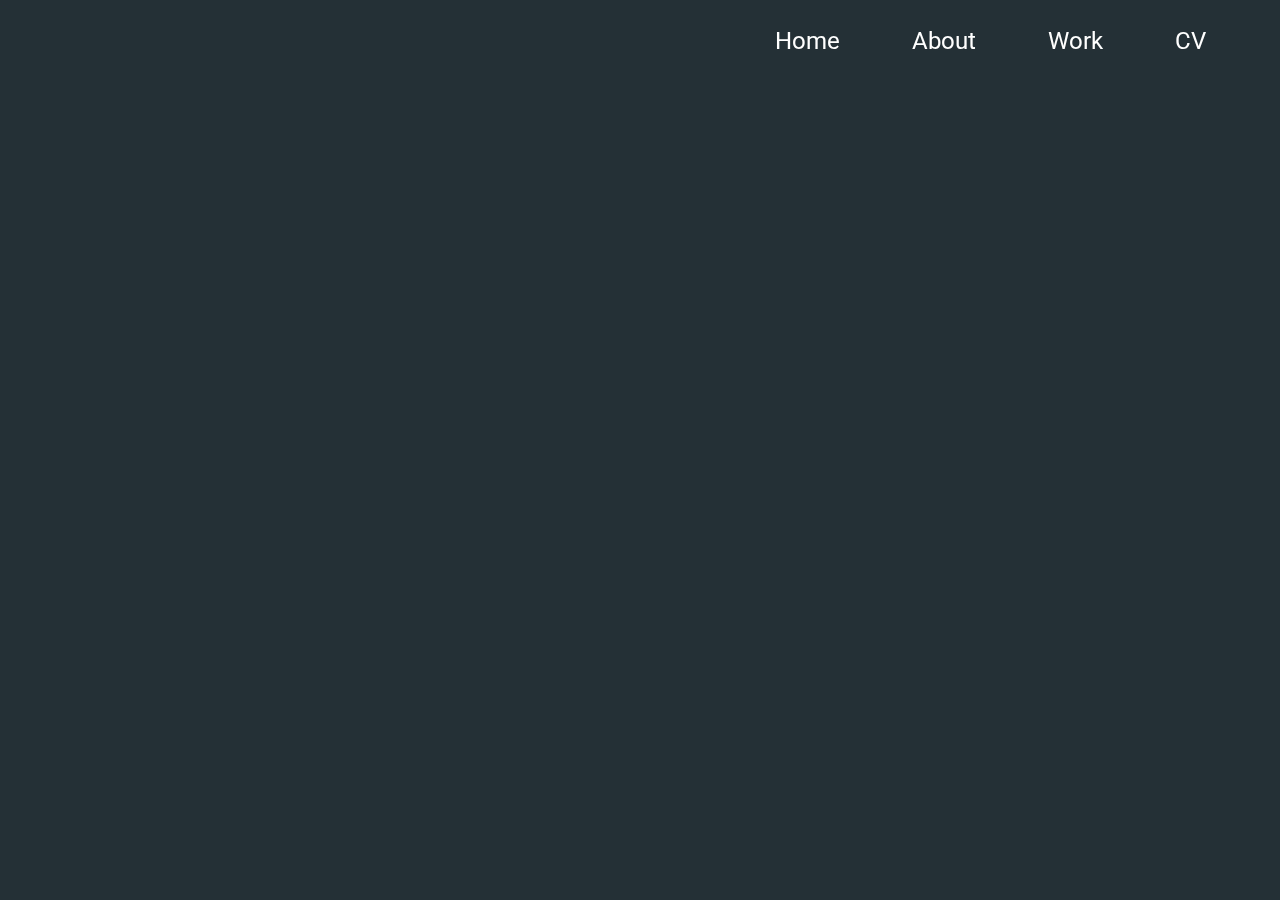
==== about.html @ ca788036 "Work page and updates" ====
<!DOCTYPE html>
<html lang="en">
    
<head>
    <meta charset="utf-8"/>
    <title>Welcome to the Salt Zone</title>
    <link href="css/home.css" rel="stylesheet" type="text/css"/>
	<link href="https://fonts.googleapis.com/css?family=Kanit:800|Roboto" rel="stylesheet">
	<link href="https://fonts.googleapis.com/css?family=Open+Sans" rel="stylesheet">
	<link rel="icon" href="css/images/r1.png">
	<link rel="stylesheet" href="https://cdnjs.cloudflare.com/ajax/libs/font-awesome/4.7.0/css/font-awesome.min.css">
</head>
	
	<script>
		
	var prevScrollpos = window.pageYOffset;
window.onscroll = function() {
  var currentScrollPos = window.pageYOffset;
  if (prevScrollpos > currentScrollPos) {
    document.getElementById("nav").style.top = "0";
  } else {
    document.getElementById("nav").style.top = "-1000px";
  }
  prevScrollpos = currentScrollPos;
}

	</script>
	
	<div class="nav" id="nav">
			<a href="cv.html">CV</a>
			<a href="work.html">Work</a>
			<a href="about.html">About</a>
			<a href="index.html">Home</a>
	</div>
---- css/home.css ----
* {
	margin: 0;
	padding: 0;
	font-family: Roboto;
	overflow-x: hidden;
	-webkit-touch-callout: none;
	-webkit-user-select: none;
	-khtml-user-select: none;
	-moz-user-select: none;
	-ms-user-select: none; 
	user-select: none;
	text-decoration: none;
}

h1 {
	font-size: 6.854em;
}

h2 {
	font-size: 4.236em;
}

p {
	font-family: Open Sans;
	font-size: 2.618em;
}

body {
	background-color: #243036;
	color: white;
}



/*---------------NAVIGATION---------------*/

.nav {
	overflow: hidden;
	top: 0;
	position: fixed;
	width: 100vw;
	z-index: 100;
	margin-top: 1%;
}

.nav a {
	text-decoration: none;
	color: white;
	float: right;
	text-align: center;
    padding: 14px 36px;
	font-size: 1.5em;
	font-family: Roboto;
	transition: transform .25s ease;
}

.nav a:hover {
	transform: scale(1.1);
}

.nav a:first-child {
	margin-right: 3%;
}

/*---------------INTRO---------------*/

.intro {
	width: 100vw;
	height: 100vh;
}

h1 a {
	color: #4fcd36;
}

.gridtop {
	display: grid;
	grid-template-columns: repeat(2, 1fr);
	grid-gap: 1%;
}

.a {
	margin-top: 8%;
}

.pad * {
	padding: 20px;
}

.flex {
	display: flex; 
	flex-direction: column;
	flex-wrap: nowrap;
	justify-content: center;
}

.intro-me {
	width: 30vw;
	}

.intro-me:focus {

}

.b {
	margin-left: 3%;
}


/*---------------SPACE---------------*/

.space {
	height: 110vh;
	width: 100vw;
	background-image: url(images/bg-1.png);
	background-position: center;
	background-repeat: no-repeat;
	background-size: cover;
	overflow: hidden;
	text-align: center;
}

.bg-text {
	color: white;
	width: 100%;
	height:  100%;
	margin: auto;
}

.bg-text:first-child{
	margin-top: 10%;
}

.top {
	margin-bottom: -70px;
	font-size: 10em;
}

.bottom {
	margin-top: -70px;
	font-size: 10em;
	z-index: 2;
}

.astronaut {
	z-index: 1;
}

img.vert-move {
	-webkit-animation: mover 2s infinite alternate;
	animation: mover 2s infinite alternate;
}

@webkit-keyframes mover {
	0% { transform: translateY(0); }
	100% { transform: translateY(-10px); }
}

@keyframes mover {
    0% { transform: translateY(0); }
    100% { transform: translateY(-10px); }
}

/*---------------WHAT I DO---------------*/

.whatido {
	height: 100vh;
	width: 100vw;
}

.header {
	text-align: center;
	margin-top: 5%;
	margin-bottom: 5%;
}

.gridtop.center p {
	padding-left: 7%;
	padding-right: 7%;
}

/*---------------FOOTER---------------*/

footer {
	height: 6vh;
	width: 100vw;
	background-color: #243036;
	color: white;
	margin-bottom: 1%;
	text-align: center;
	overflow: hidden;
}

.fa {
	padding: 20px;
	font-size: 30px;
	height: auto;
	width: auto;
	text-align: center;
	text-decoration: none;
	border-radius: 50%;
	margin-bottom: 1%;
}

.fa-instagram{
	background: #125688;
  	color: white;
}

.fa-dribbble {
	background: #ea4c89;
  	color: white;
}

.fa-tumblr {
	background: #2c4762;
  	color: white;
}

/*---------------MISC---------------*/

.center {
	text-align: center;
}

.button {
	border: none;
	text-align: center;
	text-decoration: none;
	cursor: pointer;
	background-color: #db4b7b;
	color: white;
	font-size: 1.618em;
	border-radius: 50px 50px 50px 50px;
	width: 19em;
	margin: auto;
}

.small {
	height: 400px;
}

.small:hover {
	transform: scale(1.1);
}

.astronaut {
	height: 244px;
	width: 187px;;
}

.hvr-grow-rotate {
  display: inline-block;
  vertical-align: middle;
  -webkit-transform: perspective(1px) translateZ(0);
  transform: perspective(1px) translateZ(0);
  box-shadow: 0 0 1px rgba(0, 0, 0, 0);
  -webkit-transition-duration: 0.3s;
  transition-duration: 0.3s;
  -webkit-transition-property: transform;
  transition-property: transform;
}
.hvr-grow-rotate:focus, .hvr-grow-rotate:active {
  -webkit-transform: scale(0.5) rotate(8deg);
  transform: scale(0.5) rotate(8deg);
}

.sticker {
	height: 100px;
	margin: 0;
	padding: 0;
	position: relative;
	display: inline;
}

.s-left {
	margin-left: -10px;
}
/*---------------SCROLLBAR---------------*/

::-webkit-scrollbar {
	display: none;
}
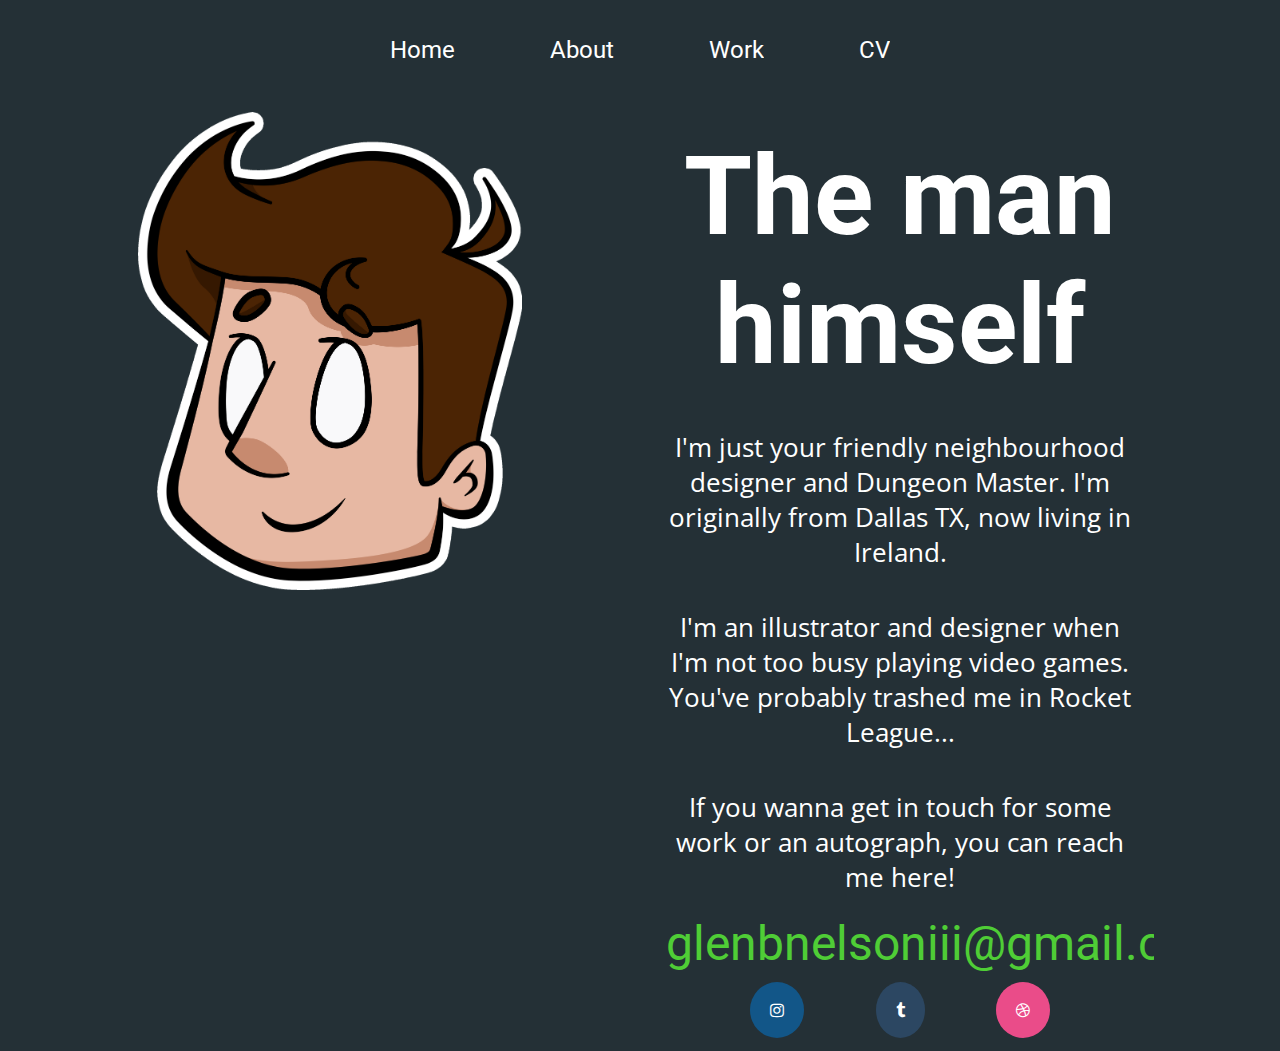
==== commit d7410c10: "More pages" ====
--- a/about.html
+++ b/about.html
@@ -5,6 +5,7 @@
     <meta charset="utf-8"/>
     <title>Welcome to the Salt Zone</title>
     <link href="css/home.css" rel="stylesheet" type="text/css"/>
+    <link href="css/about.css" rel="stylesheet" type="text/css"/>
 	<link href="https://fonts.googleapis.com/css?family=Kanit:800|Roboto" rel="stylesheet">
 	<link href="https://fonts.googleapis.com/css?family=Open+Sans" rel="stylesheet">
 	<link rel="icon" href="css/images/r1.png">
@@ -12,23 +13,49 @@
 </head>
 	
 	<script>
-		
-	var prevScrollpos = window.pageYOffset;
-window.onscroll = function() {
-  var currentScrollPos = window.pageYOffset;
-  if (prevScrollpos > currentScrollPos) {
-    document.getElementById("nav").style.top = "0";
-  } else {
-    document.getElementById("nav").style.top = "-1000px";
-  }
-  prevScrollpos = currentScrollPos;
+	
+	function randomPic() {
+	  var myPix =  [
+		"css/images/r1.png"
+	  ];
+	  var randomNum = Math.floor(Math.random() * myPix.length);
+	  document.getElementById("rando").src = myPix[randomNum];
 }
-
+	
 	</script>
 	
-	<div class="nav" id="nav">
+	<div class="nav">
+		<div class="nav bar">
+			<a href="index.html">Home</a>
+			<a href="about.html">About</a>
+			<a href="work.html">Work</a>
 			<a href="cv.html">CV</a>
-			<a href="work.html">Work</a>
-			<a href="about.html">About</a>
-			<a href="index.html">Home</a>
-	</div>+		</div>
+	</div>
+	
+	<div class="gridtop a b">
+		
+		<div class="center one">
+					<img class="intro-me hvr-grow-rotate" id="rando" onclick="randomPic()" src="css/images/r1.png">
+				</div>
+		
+				<div class="center two flex pad">
+					
+					<h1>The man himself</h1>
+					
+					<p>I'm just your friendly neighbourhood designer and Dungeon Master. I'm originally from Dallas TX, now living in Ireland.</p>
+					
+					<p>I'm an illustrator and designer when I'm not too busy playing video games. You've probably trashed me in Rocket League...</p>
+					
+					<p>If you wanna get in touch for some work or an autograph, you can reach me here!</p>
+					<a href="mailto:glenbnelsoniii@gmail.com?Subject=Hi!">glenbnelsoniii@gmail.com</a>
+					
+					<div class="social">
+					<a target="_blank" class="fa fa-instagram" href="http://www.instagram.com/thesaltboy"></a>
+				<a target="_blank"  class="fa fa-tumblr" href="http://www.thesaltboy.tumblr.com"></a>
+				<a target="_blank" class="fa fa-dribbble" href="http://www.dribbble.com/thesaltboy"></a>
+					</div>
+					
+				</div>
+		
+			</div>--- a/css/home.css
+++ b/css/home.css
@@ -35,31 +35,35 @@
 /*---------------NAVIGATION---------------*/
 
 .nav {
-	overflow: hidden;
-	top: 0;
-	position: fixed;
-	width: 100vw;
+	width: 100vw;
+	margin-top: 1%;
 	z-index: 100;
-	margin-top: 1%;
+	display: flex;
+	justify-content: center;
+}
+
+.bar {
+	width: 500px;
+	display: flex;
+	padding: 10px;
+	justify-content: space-between;
 }
 
 .nav a {
 	text-decoration: none;
 	color: white;
-	float: right;
-	text-align: center;
-    padding: 14px 36px;
+	text-align: center;
 	font-size: 1.5em;
 	font-family: Roboto;
 	transition: transform .25s ease;
 }
 
-.nav a:hover {
-	transform: scale(1.1);
-}
-
-.nav a:first-child {
-	margin-right: 3%;
+a {
+	transition: transform .25s ease;
+}
+
+a:hover {
+	transform: scale(1.2);
 }
 
 /*---------------INTRO---------------*/
@@ -77,33 +81,18 @@
 	display: grid;
 	grid-template-columns: repeat(2, 1fr);
 	grid-gap: 1%;
-}
-
-.a {
-	margin-top: 8%;
+	
+	margin-top: 3%;
+	margin-left: 2%;
+	margin-right: 2%;
 }
 
 .pad * {
 	padding: 20px;
 }
 
-.flex {
-	display: flex; 
-	flex-direction: column;
-	flex-wrap: nowrap;
-	justify-content: center;
-}
-
 .intro-me {
 	width: 30vw;
-	}
-
-.intro-me:focus {
-
-}
-
-.b {
-	margin-left: 3%;
 }
 
 
@@ -182,7 +171,7 @@
 /*---------------FOOTER---------------*/
 
 footer {
-	height: 6vh;
+	height: 8vh;
 	width: 100vw;
 	background-color: #243036;
 	color: white;
@@ -217,6 +206,16 @@
   	color: white;
 }
 
+.social {
+	margin-bottom: 10px;
+	padding: 10px;
+	width: 300px;
+	margin: auto;
+	display: flex;
+	flex-direction: row;
+	justify-content: space-between;
+}
+
 /*---------------MISC---------------*/
 
 .center {
@@ -231,9 +230,8 @@
 	background-color: #db4b7b;
 	color: white;
 	font-size: 1.618em;
-	border-radius: 50px 50px 50px 50px;
+	border-radius: 50px;
 	width: 19em;
-	margin: auto;
 }
 
 .small {
--- a/css/about.css
+++ b/css/about.css
@@ -0,0 +1,36 @@
+* {
+	color: white;
+}
+
+.two {
+	margin-right: 100px;
+}
+
+.two p, a {
+	font-size: 1.6em;
+}
+
+.gridtop {
+}
+
+a {
+	font-size: 3em;
+	color: #4fcd36;
+	transition: transform .25s ease;
+}
+
+a:hover {
+	transform: scale(1.1);
+}
+
+.social {
+	width: 300px;
+	margin: auto;
+	display: flex;
+	flex-direction: row;
+	justify-content: space-between;
+}
+
+.button {
+	padding: 20px;
+}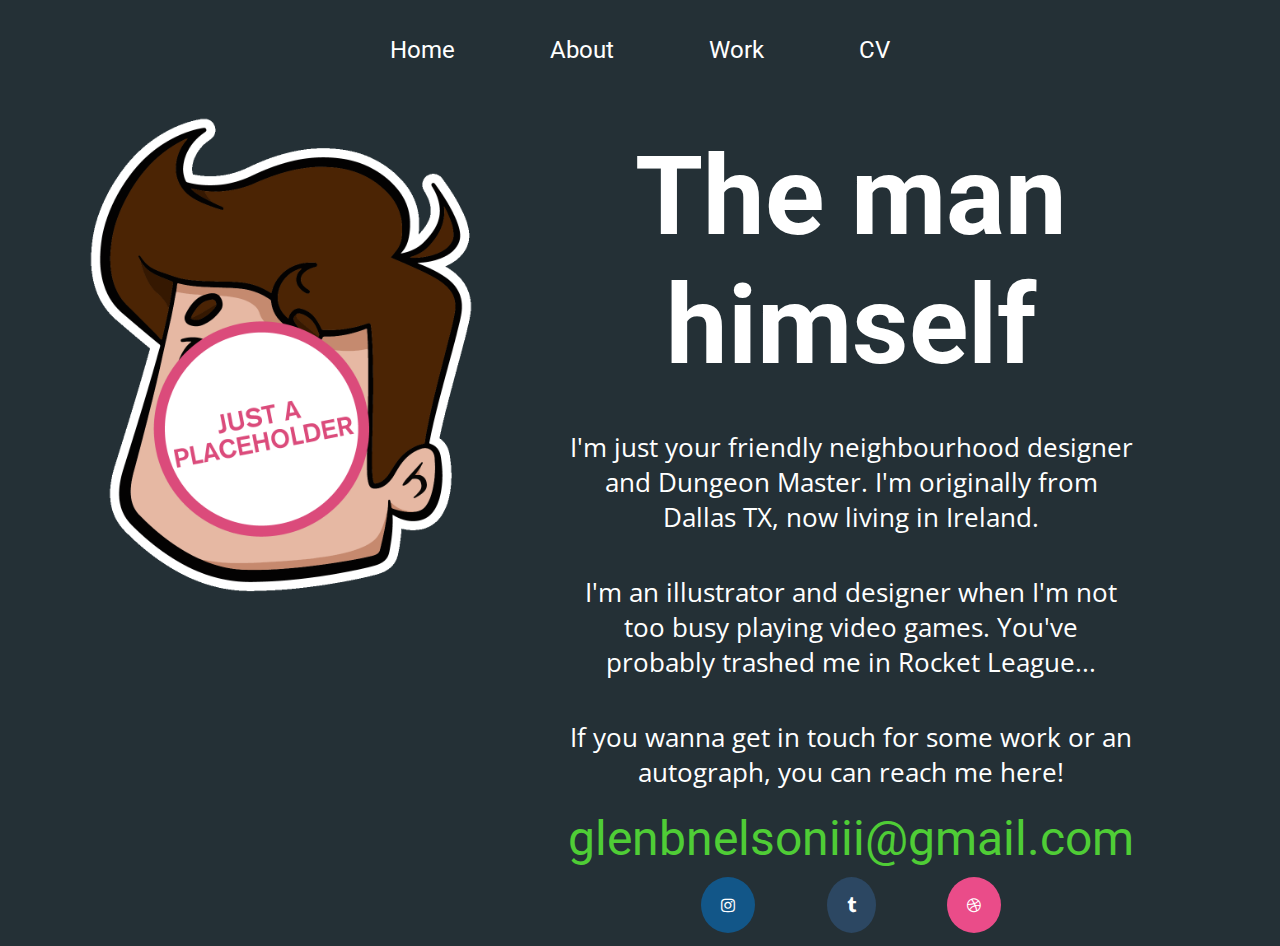
==== commit 9d927b4e: "Small tweaks v1.938392321" ====
--- a/about.html
+++ b/about.html
@@ -12,18 +12,6 @@
 	<link rel="stylesheet" href="https://cdnjs.cloudflare.com/ajax/libs/font-awesome/4.7.0/css/font-awesome.min.css">
 </head>
 	
-	<script>
-	
-	function randomPic() {
-	  var myPix =  [
-		"css/images/r1.png"
-	  ];
-	  var randomNum = Math.floor(Math.random() * myPix.length);
-	  document.getElementById("rando").src = myPix[randomNum];
-}
-	
-	</script>
-	
 	<div class="nav">
 		<div class="nav bar">
 			<a href="index.html">Home</a>
@@ -36,7 +24,7 @@
 	<div class="gridtop a b">
 		
 		<div class="center one">
-					<img class="intro-me hvr-grow-rotate" id="rando" onclick="randomPic()" src="css/images/r1.png">
+					<img class="intro-me hov" src="css/images/placeholder.png">
 				</div>
 		
 				<div class="center two flex pad">
--- a/css/home.css
+++ b/css/home.css
@@ -2,7 +2,6 @@
 	margin: 0;
 	padding: 0;
 	font-family: Roboto;
-	overflow-x: hidden;
 	-webkit-touch-callout: none;
 	-webkit-user-select: none;
 	-khtml-user-select: none;
@@ -29,7 +28,6 @@
 	background-color: #243036;
 	color: white;
 }
-
 
 
 /*---------------NAVIGATION---------------*/
@@ -95,6 +93,13 @@
 	width: 30vw;
 }
 
+.hov {
+	transition: 0.2s ease-out;
+}
+
+.hov:hover {
+	transform: scale(1.1) rotate(8deg);
+}
 
 /*---------------SPACE---------------*/
 
